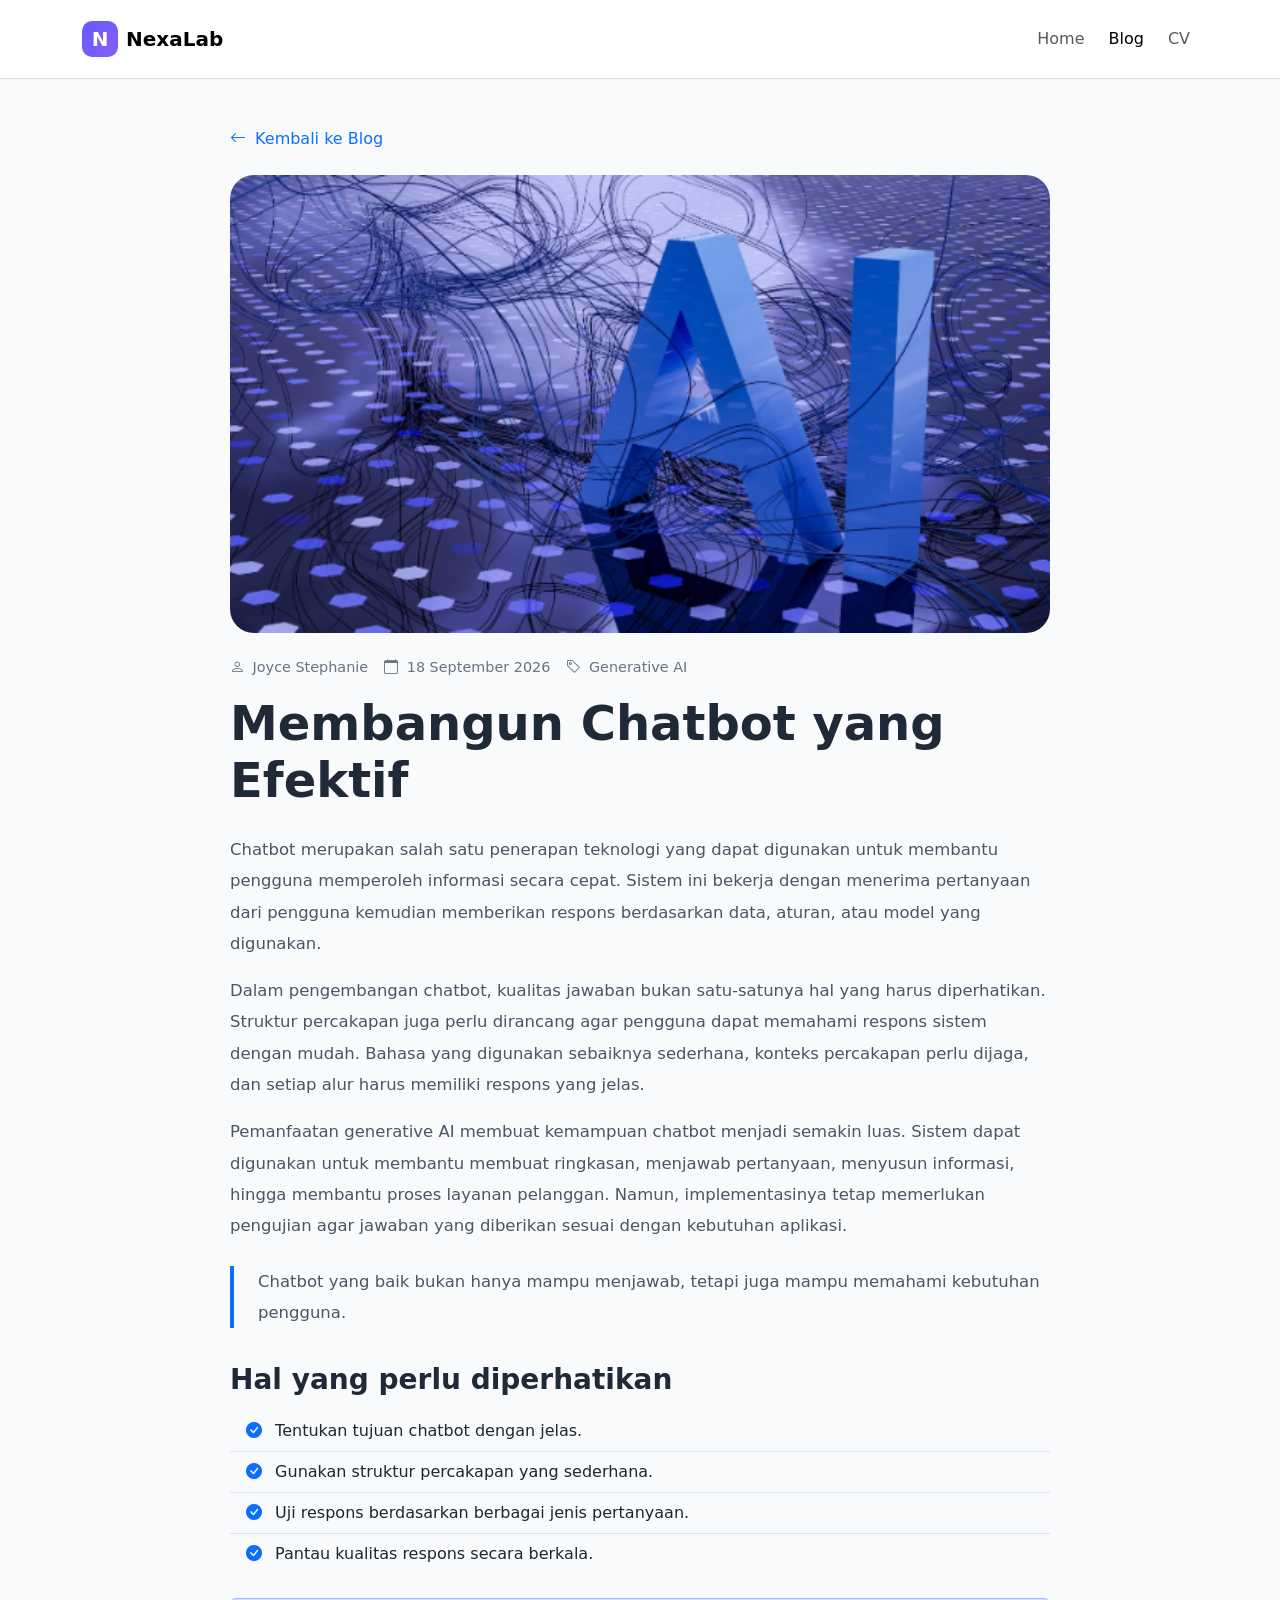
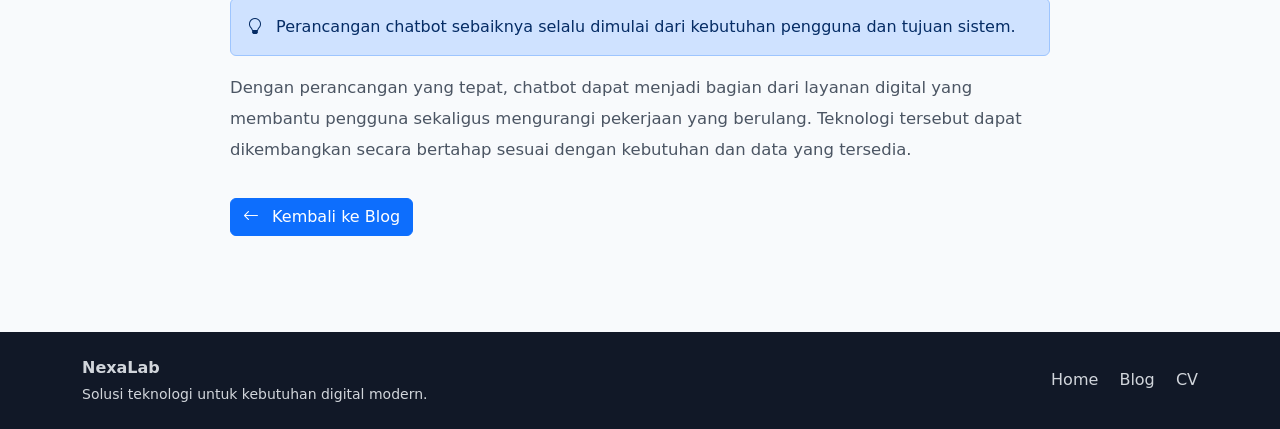
==== blog-detail.html @ 08916f05 "Initial commit" ====
<!DOCTYPE html>
<html lang="id">
<head>
    <meta charset="UTF-8">
    <meta name="viewport" content="width=device-width, initial-scale=1.0">
    <title>Membangun Chatbot yang Efektif — NexaLab</title>

    <link
        href="https://cdn.jsdelivr.net/npm/bootstrap@5.3.3/dist/css/bootstrap.min.css"
        rel="stylesheet"
    >

    <link
        href="https://cdn.jsdelivr.net/npm/bootstrap-icons@1.11.3/font/bootstrap-icons.css"
        rel="stylesheet"
    >

    <style>
        body {
            background: #f8fafc;
            color: #1f2937;
        }

        .navbar-brand {
            font-weight: 700;
        }

        .brand-mark {
            width: 36px;
            height: 36px;
            display: inline-grid;
            place-items: center;
            border-radius: 10px;
            background: linear-gradient(135deg, #635bff, #8b5cf6);
            color: white;
            font-weight: 700;
            margin-right: 8px;
        }

        .article-cover {
            width: 100%;
            max-height: 460px;
            object-fit: cover;
            border-radius: 24px;
        }

        .article-content {
            max-width: 820px;
            margin: 0 auto;
        }

        .article-content p {
            font-size: 1.03rem;
            line-height: 1.9;
            color: #4b5563;
        }

        .article-content h2 {
            margin-top: 35px;
            margin-bottom: 14px;
        }

        .meta {
            color: #6b7280;
            font-size: 0.9rem;
        }

        .footer {
            background: #111827;
            color: #d1d5db;
        }

        .footer a {
            color: #d1d5db;
            text-decoration: none;
        }

        .footer a:hover {
            color: white;
        }
    </style>
</head>
<body>

    <nav class="navbar navbar-expand-lg bg-white border-bottom sticky-top">
        <div class="container py-2">
            <a class="navbar-brand d-flex align-items-center" href="index.html">
                <span class="brand-mark">N</span>
                NexaLab
            </a>

            <button
                class="navbar-toggler"
                type="button"
                data-bs-toggle="collapse"
                data-bs-target="#navbarMain"
                aria-controls="navbarMain"
                aria-expanded="false"
                aria-label="Toggle navigation"
            >
                <span class="navbar-toggler-icon"></span>
            </button>

            <div class="collapse navbar-collapse" id="navbarMain">
                <ul class="navbar-nav ms-auto gap-lg-2">
                    <li class="nav-item">
                        <a class="nav-link" href="index.html">Home</a>
                    </li>

                    <li class="nav-item">
                        <a class="nav-link active" href="blog.html">Blog</a>
                    </li>

                    <li class="nav-item">
                        <a class="nav-link" href="cv.html">CV</a>
                    </li>
                </ul>
            </div>
        </div>
    </nav>

    <main>

        <section class="container py-5">

            <div class="article-content">

                <a
                    href="blog.html"
                    class="text-decoration-none text-primary d-inline-block mb-4"
                >
                    <i class="bi bi-arrow-left me-1"></i>
                    Kembali ke Blog
                </a>

                <img
                    src="assets/img/blog-chatbot.png"
                    alt="Ilustrasi chatbot"
                    class="article-cover mb-4"
                >

                <div class="d-flex flex-wrap gap-3 meta mb-3">
                    <span>
                        <i class="bi bi-person me-1"></i>
                        Joyce Stephanie
                    </span>

                    <span>
                        <i class="bi bi-calendar me-1"></i>
                        18 September 2026
                    </span>

                    <span>
                        <i class="bi bi-tag me-1"></i>
                        Generative AI
                    </span>
                </div>

                <h1 class="display-5 fw-bold mb-4">
                    Membangun Chatbot yang Efektif
                </h1>

                <p>
                    Chatbot merupakan salah satu penerapan teknologi yang
                    dapat digunakan untuk membantu pengguna memperoleh
                    informasi secara cepat. Sistem ini bekerja dengan menerima
                    pertanyaan dari pengguna kemudian memberikan respons
                    berdasarkan data, aturan, atau model yang digunakan.
                </p>

                <p>
                    Dalam pengembangan chatbot, kualitas jawaban bukan satu-satunya
                    hal yang harus diperhatikan. Struktur percakapan juga perlu
                    dirancang agar pengguna dapat memahami respons sistem dengan
                    mudah. Bahasa yang digunakan sebaiknya sederhana, konteks
                    percakapan perlu dijaga, dan setiap alur harus memiliki
                    respons yang jelas.
                </p>

                <p>
                    Pemanfaatan generative AI membuat kemampuan chatbot menjadi
                    semakin luas. Sistem dapat digunakan untuk membantu membuat
                    ringkasan, menjawab pertanyaan, menyusun informasi, hingga
                    membantu proses layanan pelanggan. Namun, implementasinya
                    tetap memerlukan pengujian agar jawaban yang diberikan sesuai
                    dengan kebutuhan aplikasi.
                </p>

                <blockquote class="blockquote border-start border-primary border-4 ps-4 my-4">
                    <p class="mb-0">
                        Chatbot yang baik bukan hanya mampu menjawab,
                        tetapi juga mampu memahami kebutuhan pengguna.
                    </p>
                </blockquote>

                <h2 class="h3 fw-bold">
                    Hal yang perlu diperhatikan
                </h2>

                <ul class="list-group list-group-flush mb-4">
                    <li class="list-group-item bg-transparent">
                        <i class="bi bi-check-circle-fill text-primary me-2"></i>
                        Tentukan tujuan chatbot dengan jelas.
                    </li>

                    <li class="list-group-item bg-transparent">
                        <i class="bi bi-check-circle-fill text-primary me-2"></i>
                        Gunakan struktur percakapan yang sederhana.
                    </li>

                    <li class="list-group-item bg-transparent">
                        <i class="bi bi-check-circle-fill text-primary me-2"></i>
                        Uji respons berdasarkan berbagai jenis pertanyaan.
                    </li>

                    <li class="list-group-item bg-transparent">
                        <i class="bi bi-check-circle-fill text-primary me-2"></i>
                        Pantau kualitas respons secara berkala.
                    </li>
                </ul>

                <div class="alert alert-primary" role="alert">
                    <i class="bi bi-lightbulb me-2"></i>
                    Perancangan chatbot sebaiknya selalu dimulai dari
                    kebutuhan pengguna dan tujuan sistem.
                </div>

                <p>
                    Dengan perancangan yang tepat, chatbot dapat menjadi bagian
                    dari layanan digital yang membantu pengguna sekaligus
                    mengurangi pekerjaan yang berulang. Teknologi tersebut dapat
                    dikembangkan secara bertahap sesuai dengan kebutuhan dan
                    data yang tersedia.
                </p>

                <a href="blog.html" class="btn btn-primary mt-3">
                    <i class="bi bi-arrow-left me-2"></i>
                    Kembali ke Blog
                </a>

            </div>

        </section>

    </main>

    <footer class="footer py-4 mt-5">
        <div class="container">
            <div class="row align-items-center g-3">
                <div class="col-md-6">
                    <strong>NexaLab</strong>
                    <div class="small mt-1">
                        Solusi teknologi untuk kebutuhan digital modern.
                    </div>
                </div>

                <div class="col-md-6 text-md-end">
                    <a href="index.html" class="me-3">Home</a>
                    <a href="blog.html" class="me-3">Blog</a>
                    <a href="cv.html">CV</a>
                </div>
            </div>
        </div>
    </footer>

    <script
        src="https://cdn.jsdelivr.net/npm/bootstrap@5.3.3/dist/js/bootstrap.bundle.min.js">
    </script>

</body>
</html>
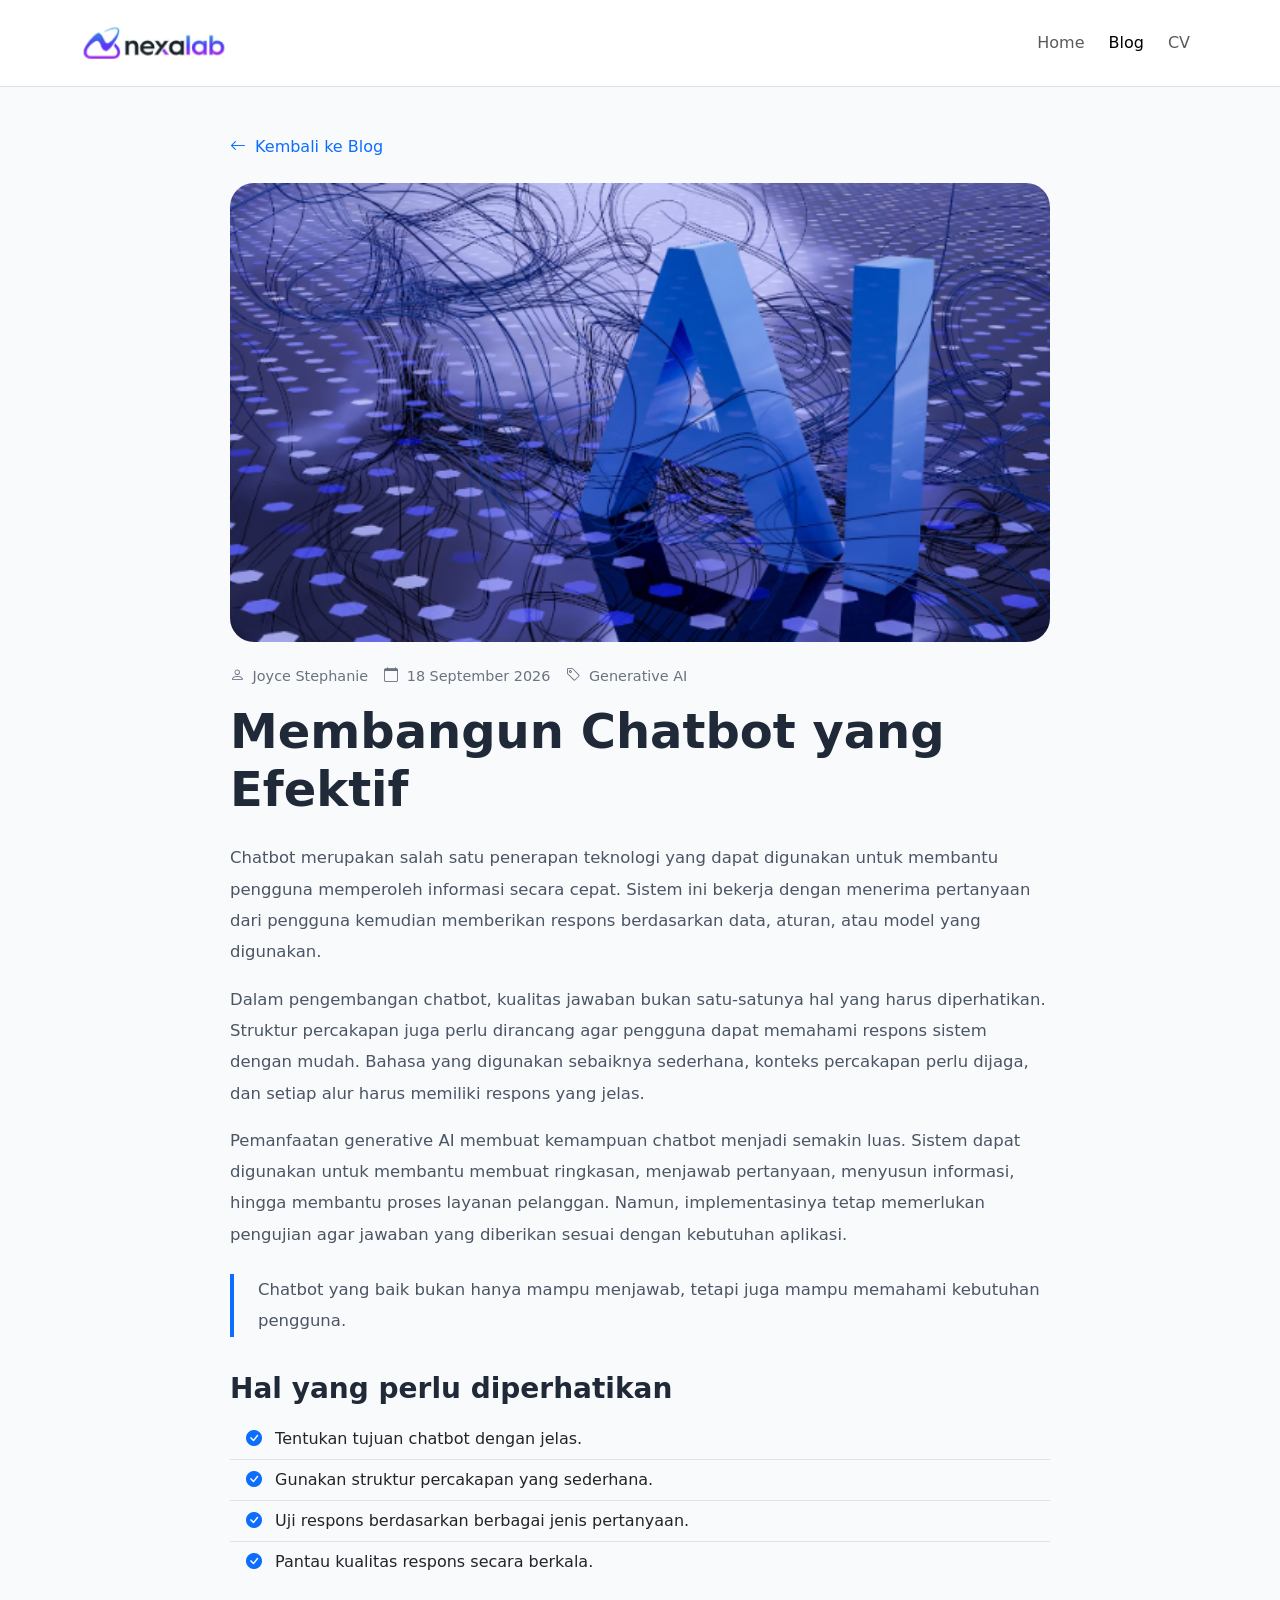
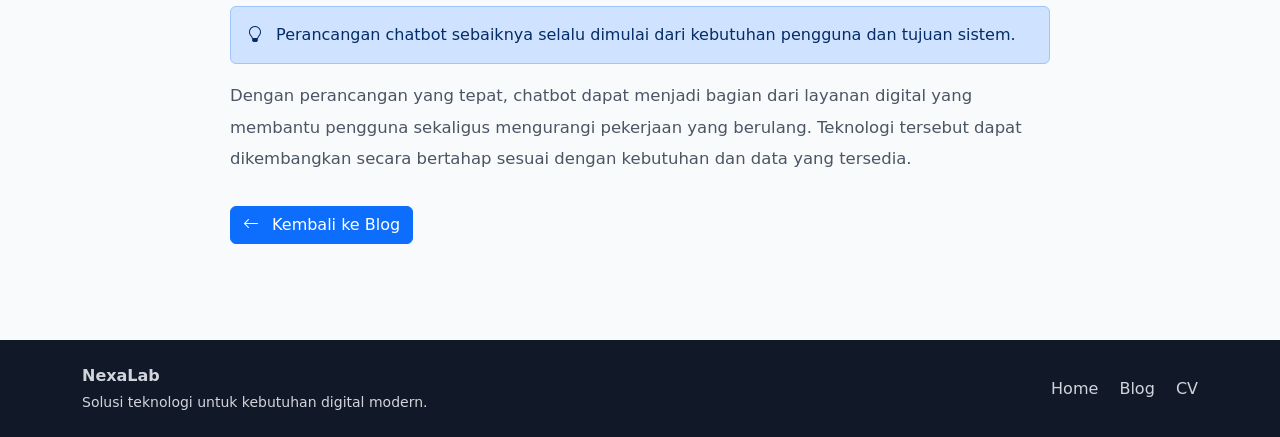
==== commit 938f0e40: "update" ====
--- a/blog-detail.html
+++ b/blog-detail.html
@@ -1,93 +1,190 @@
 <!DOCTYPE html>
 <html lang="id">
+
 <head>
+
     <meta charset="UTF-8">
-    <meta name="viewport" content="width=device-width, initial-scale=1.0">
-    <title>Membangun Chatbot yang Efektif — NexaLab</title>
+
+    <meta
+        name="viewport"
+        content="width=device-width, initial-scale=1.0"
+    >
+
+    <title>
+        Membangun Chatbot yang Efektif — NexaLab
+    </title>
+
+
+    <!-- Bootstrap 5 -->
 
     <link
         href="https://cdn.jsdelivr.net/npm/bootstrap@5.3.3/dist/css/bootstrap.min.css"
         rel="stylesheet"
     >
 
+
+    <!-- Bootstrap Icons -->
+
     <link
         href="https://cdn.jsdelivr.net/npm/bootstrap-icons@1.11.3/font/bootstrap-icons.css"
         rel="stylesheet"
     >
 
+
     <style>
+
         body {
+
             background: #f8fafc;
+
             color: #1f2937;
-        }
+
+        }
+
 
         .navbar-brand {
+
             font-weight: 700;
-        }
-
-        .brand-mark {
-            width: 36px;
-            height: 36px;
-            display: inline-grid;
-            place-items: center;
-            border-radius: 10px;
-            background: linear-gradient(135deg, #635bff, #8b5cf6);
+
+        }
+
+
+        /* Logo NexaLab */
+
+        .logo-img {
+
+            width: 145px;
+
+            height: auto;
+
+            display: block;
+
+        }
+
+
+        @media (max-width: 991.98px) {
+
+            .logo-img {
+
+                width: 132px;
+
+            }
+
+        }
+
+
+        .article-cover {
+
+            width: 100%;
+
+            max-height: 460px;
+
+            object-fit: cover;
+
+            border-radius: 24px;
+
+        }
+
+
+        .article-content {
+
+            max-width: 820px;
+
+            margin: 0 auto;
+
+        }
+
+
+        .article-content p {
+
+            font-size: 1.03rem;
+
+            line-height: 1.9;
+
+            color: #4b5563;
+
+        }
+
+
+        .article-content h2 {
+
+            margin-top: 35px;
+
+            margin-bottom: 14px;
+
+        }
+
+
+        .meta {
+
+            color: #6b7280;
+
+            font-size: 0.9rem;
+
+        }
+
+
+        .footer {
+
+            background: #111827;
+
+            color: #d1d5db;
+
+        }
+
+
+        .footer a {
+
+            color: #d1d5db;
+
+            text-decoration: none;
+
+        }
+
+
+        .footer a:hover {
+
             color: white;
-            font-weight: 700;
-            margin-right: 8px;
-        }
-
-        .article-cover {
-            width: 100%;
-            max-height: 460px;
-            object-fit: cover;
-            border-radius: 24px;
-        }
-
-        .article-content {
-            max-width: 820px;
-            margin: 0 auto;
-        }
-
-        .article-content p {
-            font-size: 1.03rem;
-            line-height: 1.9;
-            color: #4b5563;
-        }
-
-        .article-content h2 {
-            margin-top: 35px;
-            margin-bottom: 14px;
-        }
-
-        .meta {
-            color: #6b7280;
-            font-size: 0.9rem;
-        }
-
-        .footer {
-            background: #111827;
-            color: #d1d5db;
-        }
-
-        .footer a {
-            color: #d1d5db;
-            text-decoration: none;
-        }
-
-        .footer a:hover {
-            color: white;
-        }
+
+        }
+
     </style>
+
 </head>
+
+
 <body>
 
-    <nav class="navbar navbar-expand-lg bg-white border-bottom sticky-top">
+
+
+    <!-- =========================
+         NAVBAR
+    ========================== -->
+
+    <nav
+        class="navbar navbar-expand-lg bg-white border-bottom sticky-top"
+    >
+
         <div class="container py-2">
-            <a class="navbar-brand d-flex align-items-center" href="index.html">
-                <span class="brand-mark">N</span>
-                NexaLab
+
+
+            <!-- Logo NexaLab -->
+
+            <a
+                class="navbar-brand d-flex align-items-center"
+                href="index.html"
+            >
+
+                <img
+                    src="assets/img/logo-nexalab.png"
+                    alt="NexaLab"
+                    class="logo-img"
+                >
+
             </a>
+
+
+            <!-- Mobile Button -->
 
             <button
                 class="navbar-toggler"
@@ -98,40 +195,97 @@
                 aria-expanded="false"
                 aria-label="Toggle navigation"
             >
+
                 <span class="navbar-toggler-icon"></span>
+
             </button>
 
-            <div class="collapse navbar-collapse" id="navbarMain">
+
+            <!-- Navigation -->
+
+            <div
+                class="collapse navbar-collapse"
+                id="navbarMain"
+            >
+
                 <ul class="navbar-nav ms-auto gap-lg-2">
+
+
                     <li class="nav-item">
-                        <a class="nav-link" href="index.html">Home</a>
+
+                        <a
+                            class="nav-link"
+                            href="index.html"
+                        >
+                            Home
+                        </a>
+
                     </li>
 
+
                     <li class="nav-item">
-                        <a class="nav-link active" href="blog.html">Blog</a>
+
+                        <a
+                            class="nav-link active"
+                            href="blog.html"
+                        >
+                            Blog
+                        </a>
+
                     </li>
 
+
                     <li class="nav-item">
-                        <a class="nav-link" href="cv.html">CV</a>
+
+                        <a
+                            class="nav-link"
+                            href="cv.html"
+                        >
+                            CV
+                        </a>
+
                     </li>
+
+
                 </ul>
+
             </div>
+
         </div>
+
     </nav>
 
+
+
+    <!-- =========================
+         MAIN
+    ========================== -->
+
     <main>
 
-        <section class="container py-5">
-
-            <div class="article-content">
+
+        <section
+            class="container py-5"
+        >
+
+
+            <div
+                class="article-content"
+            >
+
 
                 <a
                     href="blog.html"
                     class="text-decoration-none text-primary d-inline-block mb-4"
                 >
+
                     <i class="bi bi-arrow-left me-1"></i>
+
                     Kembali ke Blog
+
                 </a>
+
+
 
                 <img
                     src="assets/img/blog-chatbot.png"
@@ -139,133 +293,309 @@
                     class="article-cover mb-4"
                 >
 
-                <div class="d-flex flex-wrap gap-3 meta mb-3">
+
+
+                <!-- Meta -->
+
+                <div
+                    class="d-flex flex-wrap gap-3 meta mb-3"
+                >
+
+
                     <span>
-                        <i class="bi bi-person me-1"></i>
+
+                        <i
+                            class="bi bi-person me-1"
+                        ></i>
+
                         Joyce Stephanie
+
                     </span>
 
+
                     <span>
-                        <i class="bi bi-calendar me-1"></i>
+
+                        <i
+                            class="bi bi-calendar me-1"
+                        ></i>
+
                         18 September 2026
+
                     </span>
 
+
                     <span>
-                        <i class="bi bi-tag me-1"></i>
+
+                        <i
+                            class="bi bi-tag me-1"
+                        ></i>
+
                         Generative AI
+
                     </span>
+
+
                 </div>
 
-                <h1 class="display-5 fw-bold mb-4">
+
+
+                <h1
+                    class="display-5 fw-bold mb-4"
+                >
+
                     Membangun Chatbot yang Efektif
+
                 </h1>
 
+
+
                 <p>
+
                     Chatbot merupakan salah satu penerapan teknologi yang
                     dapat digunakan untuk membantu pengguna memperoleh
                     informasi secara cepat. Sistem ini bekerja dengan menerima
                     pertanyaan dari pengguna kemudian memberikan respons
                     berdasarkan data, aturan, atau model yang digunakan.
+
                 </p>
 
+
                 <p>
+
                     Dalam pengembangan chatbot, kualitas jawaban bukan satu-satunya
                     hal yang harus diperhatikan. Struktur percakapan juga perlu
                     dirancang agar pengguna dapat memahami respons sistem dengan
                     mudah. Bahasa yang digunakan sebaiknya sederhana, konteks
                     percakapan perlu dijaga, dan setiap alur harus memiliki
                     respons yang jelas.
+
                 </p>
 
+
                 <p>
+
                     Pemanfaatan generative AI membuat kemampuan chatbot menjadi
                     semakin luas. Sistem dapat digunakan untuk membantu membuat
                     ringkasan, menjawab pertanyaan, menyusun informasi, hingga
                     membantu proses layanan pelanggan. Namun, implementasinya
                     tetap memerlukan pengujian agar jawaban yang diberikan sesuai
                     dengan kebutuhan aplikasi.
+
                 </p>
 
-                <blockquote class="blockquote border-start border-primary border-4 ps-4 my-4">
+
+
+                <!-- Blockquote -->
+
+                <blockquote
+                    class="blockquote border-start border-primary border-4 ps-4 my-4"
+                >
+
                     <p class="mb-0">
+
                         Chatbot yang baik bukan hanya mampu menjawab,
                         tetapi juga mampu memahami kebutuhan pengguna.
+
                     </p>
+
                 </blockquote>
 
+
+
+                <!-- List -->
+
                 <h2 class="h3 fw-bold">
+
                     Hal yang perlu diperhatikan
+
                 </h2>
 
-                <ul class="list-group list-group-flush mb-4">
-                    <li class="list-group-item bg-transparent">
-                        <i class="bi bi-check-circle-fill text-primary me-2"></i>
+
+                <ul
+                    class="list-group list-group-flush mb-4"
+                >
+
+
+                    <li
+                        class="list-group-item bg-transparent"
+                    >
+
+                        <i
+                            class="bi bi-check-circle-fill text-primary me-2"
+                        ></i>
+
                         Tentukan tujuan chatbot dengan jelas.
+
                     </li>
 
-                    <li class="list-group-item bg-transparent">
-                        <i class="bi bi-check-circle-fill text-primary me-2"></i>
+
+                    <li
+                        class="list-group-item bg-transparent"
+                    >
+
+                        <i
+                            class="bi bi-check-circle-fill text-primary me-2"
+                        ></i>
+
                         Gunakan struktur percakapan yang sederhana.
+
                     </li>
 
-                    <li class="list-group-item bg-transparent">
-                        <i class="bi bi-check-circle-fill text-primary me-2"></i>
+
+                    <li
+                        class="list-group-item bg-transparent"
+                    >
+
+                        <i
+                            class="bi bi-check-circle-fill text-primary me-2"
+                        ></i>
+
                         Uji respons berdasarkan berbagai jenis pertanyaan.
+
                     </li>
 
-                    <li class="list-group-item bg-transparent">
-                        <i class="bi bi-check-circle-fill text-primary me-2"></i>
+
+                    <li
+                        class="list-group-item bg-transparent"
+                    >
+
+                        <i
+                            class="bi bi-check-circle-fill text-primary me-2"
+                        ></i>
+
                         Pantau kualitas respons secara berkala.
+
                     </li>
+
+
                 </ul>
 
-                <div class="alert alert-primary" role="alert">
-                    <i class="bi bi-lightbulb me-2"></i>
+
+
+                <!-- Alert -->
+
+                <div
+                    class="alert alert-primary"
+                    role="alert"
+                >
+
+                    <i
+                        class="bi bi-lightbulb me-2"
+                    ></i>
+
                     Perancangan chatbot sebaiknya selalu dimulai dari
                     kebutuhan pengguna dan tujuan sistem.
+
                 </div>
 
+
+
                 <p>
+
                     Dengan perancangan yang tepat, chatbot dapat menjadi bagian
                     dari layanan digital yang membantu pengguna sekaligus
                     mengurangi pekerjaan yang berulang. Teknologi tersebut dapat
                     dikembangkan secara bertahap sesuai dengan kebutuhan dan
                     data yang tersedia.
+
                 </p>
 
-                <a href="blog.html" class="btn btn-primary mt-3">
-                    <i class="bi bi-arrow-left me-2"></i>
+
+
+                <a
+                    href="blog.html"
+                    class="btn btn-primary mt-3"
+                >
+
+                    <i
+                        class="bi bi-arrow-left me-2"
+                    ></i>
+
                     Kembali ke Blog
+
                 </a>
 
+
             </div>
 
         </section>
 
     </main>
 
-    <footer class="footer py-4 mt-5">
+
+
+    <!-- =========================
+         FOOTER
+    ========================== -->
+
+    <footer
+        class="footer py-4 mt-5"
+    >
+
         <div class="container">
-            <div class="row align-items-center g-3">
+
+
+            <div
+                class="row align-items-center g-3"
+            >
+
+
                 <div class="col-md-6">
-                    <strong>NexaLab</strong>
+
+                    <strong>
+                        NexaLab
+                    </strong>
+
+
                     <div class="small mt-1">
+
                         Solusi teknologi untuk kebutuhan digital modern.
+
                     </div>
+
                 </div>
 
+
                 <div class="col-md-6 text-md-end">
-                    <a href="index.html" class="me-3">Home</a>
-                    <a href="blog.html" class="me-3">Blog</a>
-                    <a href="cv.html">CV</a>
+
+
+                    <a
+                        href="index.html"
+                        class="me-3"
+                    >
+                        Home
+                    </a>
+
+
+                    <a
+                        href="blog.html"
+                        class="me-3"
+                    >
+                        Blog
+                    </a>
+
+
+                    <a href="cv.html">
+                        CV
+                    </a>
+
+
                 </div>
+
+
             </div>
+
         </div>
+
     </footer>
 
+
+
     <script
-        src="https://cdn.jsdelivr.net/npm/bootstrap@5.3.3/dist/js/bootstrap.bundle.min.js">
-    </script>
+        src="https://cdn.jsdelivr.net/npm/bootstrap@5.3.3/dist/js/bootstrap.bundle.min.js"
+    ></script>
+
 
 </body>
+
 </html>
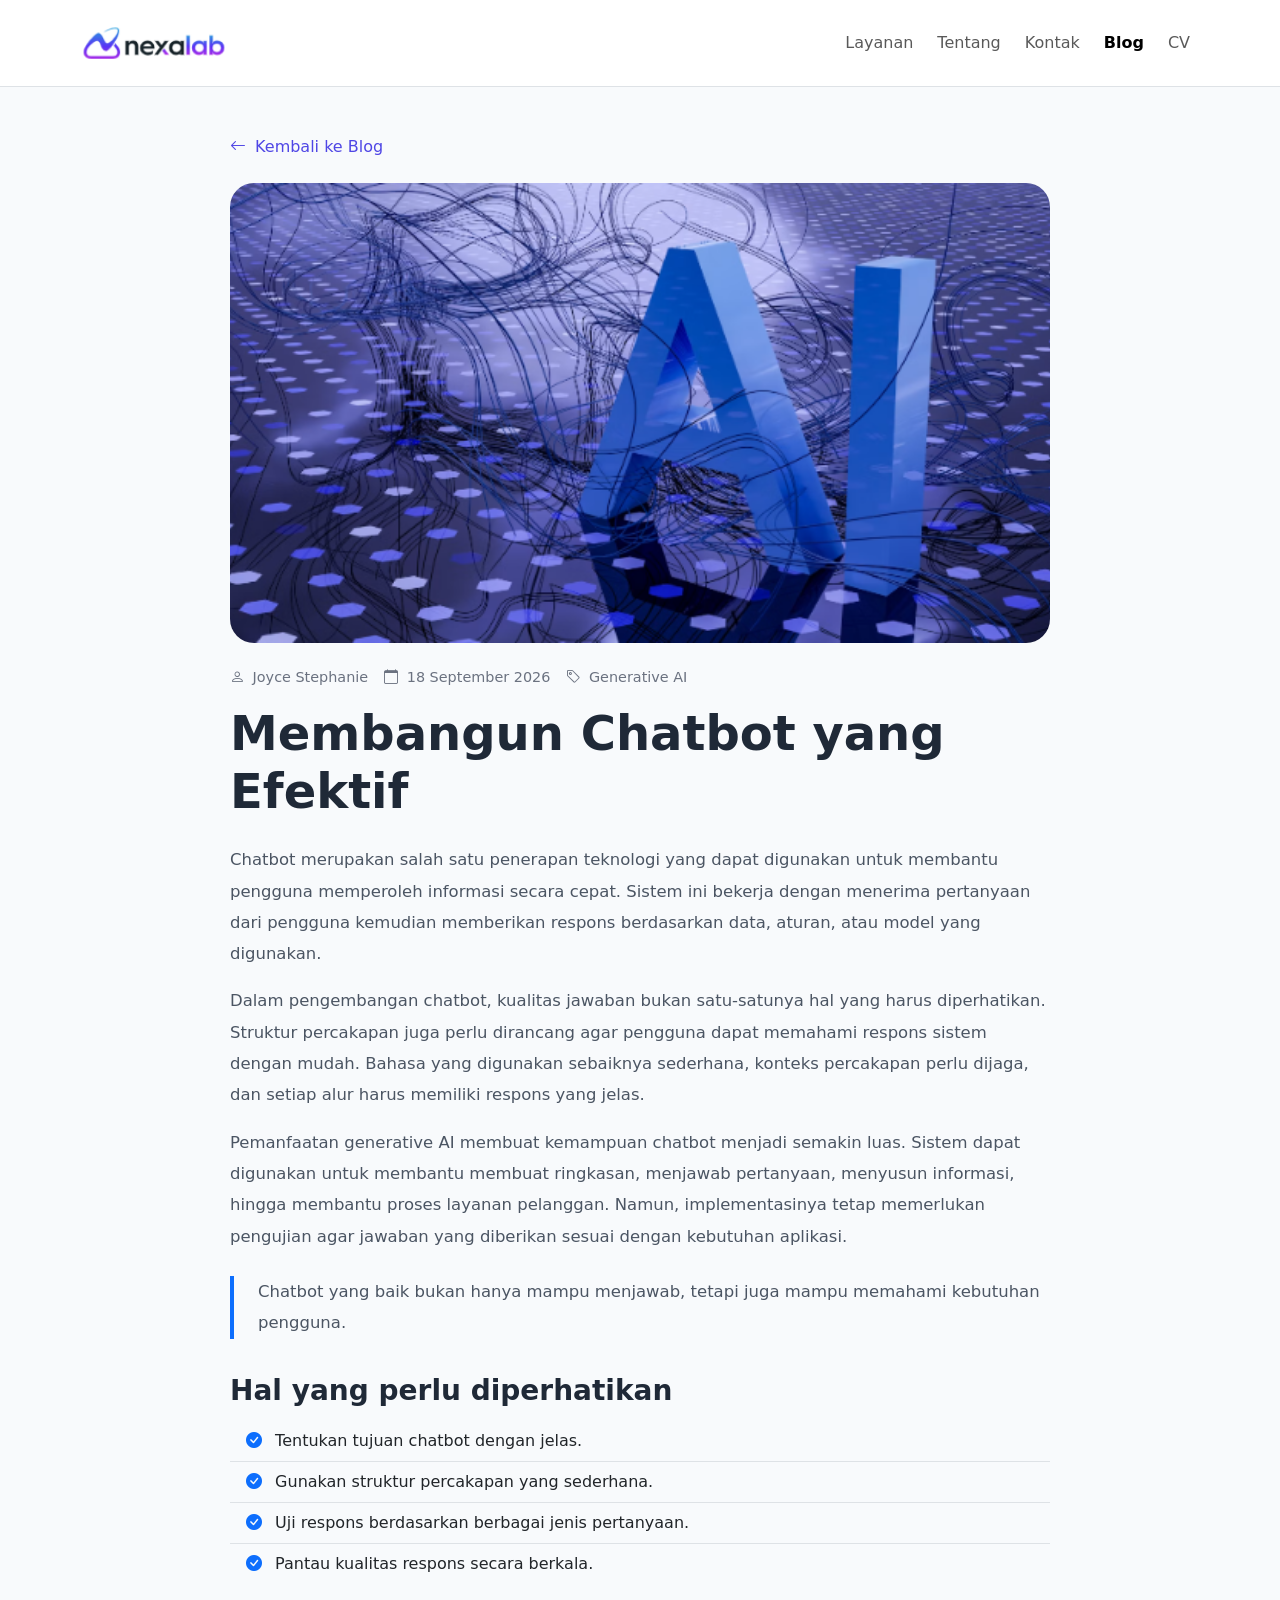
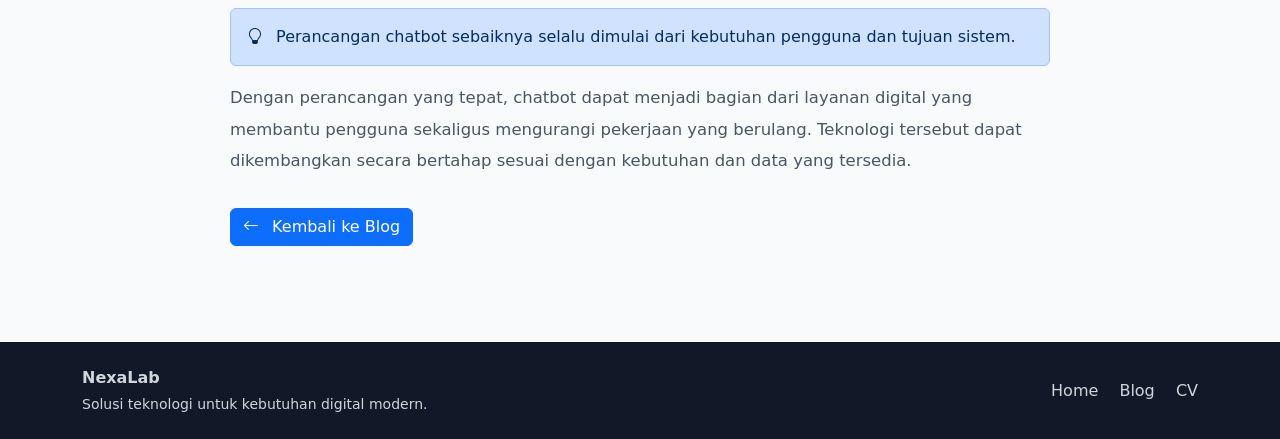
==== commit f9a8796d: "update" ====
--- a/blog-detail.html
+++ b/blog-detail.html
@@ -1,190 +1,109 @@
 <!DOCTYPE html>
 <html lang="id">
-
 <head>
-
     <meta charset="UTF-8">
-
-    <meta
-        name="viewport"
-        content="width=device-width, initial-scale=1.0"
-    >
-
-    <title>
-        Membangun Chatbot yang Efektif — NexaLab
-    </title>
-
-
-    <!-- Bootstrap 5 -->
+    <meta name="viewport" content="width=device-width, initial-scale=1.0">
+    <title>Membangun Chatbot yang Efektif — NexaLab</title>
+    <meta name="description" content="Artikel NexaLab tentang prinsip dasar membangun chatbot yang efektif, terstruktur, relevan, dan mudah digunakan.">
 
     <link
         href="https://cdn.jsdelivr.net/npm/bootstrap@5.3.3/dist/css/bootstrap.min.css"
         rel="stylesheet"
     >
 
-
-    <!-- Bootstrap Icons -->
-
     <link
         href="https://cdn.jsdelivr.net/npm/bootstrap-icons@1.11.3/font/bootstrap-icons.css"
         rel="stylesheet"
     >
 
-
     <style>
-
         body {
-
             background: #f8fafc;
-
             color: #1f2937;
-
-        }
-
+        }
 
         .navbar-brand {
-
             font-weight: 700;
-
-        }
-
-
-        /* Logo NexaLab */
-
+        }
         .logo-img {
-
             width: 145px;
-
             height: auto;
-
             display: block;
-
-        }
-
+        }
+
+        .back-link {
+            color: #4f46e5 !important;
+            text-decoration: none;
+        }
+
+        .back-link:hover {
+            color: #4338ca !important;
+            text-decoration: underline;
+        }
 
         @media (max-width: 991.98px) {
-
             .logo-img {
-
                 width: 132px;
-
             }
-
-        }
-
+        }
 
         .article-cover {
-
             width: 100%;
-
             max-height: 460px;
-
             object-fit: cover;
-
             border-radius: 24px;
-
-        }
-
+        }
 
         .article-content {
-
             max-width: 820px;
-
             margin: 0 auto;
-
-        }
-
+        }
 
         .article-content p {
-
             font-size: 1.03rem;
-
             line-height: 1.9;
-
             color: #4b5563;
-
-        }
-
+        }
 
         .article-content h2 {
-
             margin-top: 35px;
-
             margin-bottom: 14px;
-
-        }
-
+        }
 
         .meta {
-
             color: #6b7280;
-
             font-size: 0.9rem;
-
-        }
-
+        }
 
         .footer {
-
             background: #111827;
-
             color: #d1d5db;
-
-        }
-
+        }
 
         .footer a {
-
             color: #d1d5db;
-
             text-decoration: none;
-
-        }
-
+        }
 
         .footer a:hover {
-
             color: white;
-
-        }
-
+        }
     </style>
-
 </head>
-
-
 <body>
 
-
-
-    <!-- =========================
-         NAVBAR
-    ========================== -->
-
-    <nav
-        class="navbar navbar-expand-lg bg-white border-bottom sticky-top"
-    >
-
+    <nav class="navbar navbar-expand-lg bg-white border-bottom sticky-top">
         <div class="container py-2">
 
-
-            <!-- Logo NexaLab -->
-
-            <a
-                class="navbar-brand d-flex align-items-center"
-                href="index.html"
-            >
-
+            <a class="navbar-brand d-flex align-items-center" href="index.html">
                 <img
-                    src="assets/img/logo-nexalab.png"
+                    src="assets/img/logo-nexalab.webp"
                     alt="NexaLab"
+                    width="236"
+                    height="63"
                     class="logo-img"
                 >
-
             </a>
-
-
-            <!-- Mobile Button -->
 
             <button
                 class="navbar-toggler"
@@ -195,407 +114,172 @@
                 aria-expanded="false"
                 aria-label="Toggle navigation"
             >
-
                 <span class="navbar-toggler-icon"></span>
-
             </button>
 
-
-            <!-- Navigation -->
-
-            <div
-                class="collapse navbar-collapse"
-                id="navbarMain"
-            >
-
+            <div class="collapse navbar-collapse" id="navbarMain">
                 <ul class="navbar-nav ms-auto gap-lg-2">
-
-
-                    <li class="nav-item">
-
-                        <a
-                            class="nav-link"
-                            href="index.html"
-                        >
-                            Home
-                        </a>
-
-                    </li>
-
-
-                    <li class="nav-item">
-
-                        <a
-                            class="nav-link active"
-                            href="blog.html"
-                        >
-                            Blog
-                        </a>
-
-                    </li>
-
-
-                    <li class="nav-item">
-
-                        <a
-                            class="nav-link"
-                            href="cv.html"
-                        >
-                            CV
-                        </a>
-
-                    </li>
-
-
+                    <li class="nav-item"><a class="nav-link" href="index.html#layanan">Layanan</a></li>
+                    <li class="nav-item"><a class="nav-link" href="index.html#tentang">Tentang</a></li>
+                    <li class="nav-item"><a class="nav-link" href="index.html#kontak">Kontak</a></li>
+                    <li class="nav-item"><a class="nav-link active fw-semibold" href="blog.html">Blog</a></li>
+                    <li class="nav-item"><a class="nav-link" href="cv.html">CV</a></li>
                 </ul>
-
             </div>
-
         </div>
-
     </nav>
 
-
-
-    <!-- =========================
-         MAIN
-    ========================== -->
-
     <main>
 
-
-        <section
-            class="container py-5"
-        >
-
-
-            <div
-                class="article-content"
-            >
-
+        <section class="container py-5">
+
+            <div class="article-content">
 
                 <a
                     href="blog.html"
-                    class="text-decoration-none text-primary d-inline-block mb-4"
+                    class="back-link d-inline-block mb-4"
                 >
-
                     <i class="bi bi-arrow-left me-1"></i>
-
                     Kembali ke Blog
-
                 </a>
 
-
-
                 <img
-                    src="assets/img/blog-chatbot.png"
+                    src="assets/img/blog-chatbot.webp"
                     alt="Ilustrasi chatbot"
+                    width="764"
+                    height="508"
+                    fetchpriority="high"
+                    decoding="async"
                     class="article-cover mb-4"
                 >
 
-
-
-                <!-- Meta -->
-
-                <div
-                    class="d-flex flex-wrap gap-3 meta mb-3"
-                >
-
-
+                <div class="d-flex flex-wrap gap-3 meta mb-3">
                     <span>
-
-                        <i
-                            class="bi bi-person me-1"
-                        ></i>
-
+                        <i class="bi bi-person me-1"></i>
                         Joyce Stephanie
-
                     </span>
 
-
                     <span>
-
-                        <i
-                            class="bi bi-calendar me-1"
-                        ></i>
-
+                        <i class="bi bi-calendar me-1"></i>
                         18 September 2026
-
                     </span>
 
-
                     <span>
-
-                        <i
-                            class="bi bi-tag me-1"
-                        ></i>
-
+                        <i class="bi bi-tag me-1"></i>
                         Generative AI
-
                     </span>
-
-
-                </div>
-
-
-
-                <h1
-                    class="display-5 fw-bold mb-4"
-                >
-
+                </div>
+
+                <h1 class="display-5 fw-bold mb-4">
                     Membangun Chatbot yang Efektif
-
                 </h1>
 
-
-
-                <p>
-
+                <p>
                     Chatbot merupakan salah satu penerapan teknologi yang
                     dapat digunakan untuk membantu pengguna memperoleh
                     informasi secara cepat. Sistem ini bekerja dengan menerima
                     pertanyaan dari pengguna kemudian memberikan respons
                     berdasarkan data, aturan, atau model yang digunakan.
-
-                </p>
-
-
-                <p>
-
+                </p>
+
+                <p>
                     Dalam pengembangan chatbot, kualitas jawaban bukan satu-satunya
                     hal yang harus diperhatikan. Struktur percakapan juga perlu
                     dirancang agar pengguna dapat memahami respons sistem dengan
                     mudah. Bahasa yang digunakan sebaiknya sederhana, konteks
                     percakapan perlu dijaga, dan setiap alur harus memiliki
                     respons yang jelas.
-
-                </p>
-
-
-                <p>
-
+                </p>
+
+                <p>
                     Pemanfaatan generative AI membuat kemampuan chatbot menjadi
                     semakin luas. Sistem dapat digunakan untuk membantu membuat
                     ringkasan, menjawab pertanyaan, menyusun informasi, hingga
                     membantu proses layanan pelanggan. Namun, implementasinya
                     tetap memerlukan pengujian agar jawaban yang diberikan sesuai
                     dengan kebutuhan aplikasi.
-
-                </p>
-
-
-
-                <!-- Blockquote -->
-
-                <blockquote
-                    class="blockquote border-start border-primary border-4 ps-4 my-4"
-                >
-
+                </p>
+
+                <blockquote class="blockquote border-start border-primary border-4 ps-4 my-4">
                     <p class="mb-0">
-
                         Chatbot yang baik bukan hanya mampu menjawab,
                         tetapi juga mampu memahami kebutuhan pengguna.
-
                     </p>
-
                 </blockquote>
 
-
-
-                <!-- List -->
-
                 <h2 class="h3 fw-bold">
-
                     Hal yang perlu diperhatikan
-
                 </h2>
 
-
-                <ul
-                    class="list-group list-group-flush mb-4"
-                >
-
-
-                    <li
-                        class="list-group-item bg-transparent"
-                    >
-
-                        <i
-                            class="bi bi-check-circle-fill text-primary me-2"
-                        ></i>
-
+                <ul class="list-group list-group-flush mb-4">
+                    <li class="list-group-item bg-transparent">
+                        <i class="bi bi-check-circle-fill text-primary me-2"></i>
                         Tentukan tujuan chatbot dengan jelas.
-
-                    </li>
-
-
-                    <li
-                        class="list-group-item bg-transparent"
-                    >
-
-                        <i
-                            class="bi bi-check-circle-fill text-primary me-2"
-                        ></i>
-
+                    </li>
+
+                    <li class="list-group-item bg-transparent">
+                        <i class="bi bi-check-circle-fill text-primary me-2"></i>
                         Gunakan struktur percakapan yang sederhana.
-
-                    </li>
-
-
-                    <li
-                        class="list-group-item bg-transparent"
-                    >
-
-                        <i
-                            class="bi bi-check-circle-fill text-primary me-2"
-                        ></i>
-
+                    </li>
+
+                    <li class="list-group-item bg-transparent">
+                        <i class="bi bi-check-circle-fill text-primary me-2"></i>
                         Uji respons berdasarkan berbagai jenis pertanyaan.
-
-                    </li>
-
-
-                    <li
-                        class="list-group-item bg-transparent"
-                    >
-
-                        <i
-                            class="bi bi-check-circle-fill text-primary me-2"
-                        ></i>
-
+                    </li>
+
+                    <li class="list-group-item bg-transparent">
+                        <i class="bi bi-check-circle-fill text-primary me-2"></i>
                         Pantau kualitas respons secara berkala.
-
-                    </li>
-
-
+                    </li>
                 </ul>
 
-
-
-                <!-- Alert -->
-
-                <div
-                    class="alert alert-primary"
-                    role="alert"
-                >
-
-                    <i
-                        class="bi bi-lightbulb me-2"
-                    ></i>
-
+                <div class="alert alert-primary" role="alert">
+                    <i class="bi bi-lightbulb me-2"></i>
                     Perancangan chatbot sebaiknya selalu dimulai dari
                     kebutuhan pengguna dan tujuan sistem.
-
-                </div>
-
-
-
-                <p>
-
+                </div>
+
+                <p>
                     Dengan perancangan yang tepat, chatbot dapat menjadi bagian
                     dari layanan digital yang membantu pengguna sekaligus
                     mengurangi pekerjaan yang berulang. Teknologi tersebut dapat
                     dikembangkan secara bertahap sesuai dengan kebutuhan dan
                     data yang tersedia.
-
-                </p>
-
-
-
-                <a
-                    href="blog.html"
-                    class="btn btn-primary mt-3"
-                >
-
-                    <i
-                        class="bi bi-arrow-left me-2"
-                    ></i>
-
+                </p>
+
+                <a href="blog.html" class="btn btn-primary mt-3">
+                    <i class="bi bi-arrow-left me-2"></i>
                     Kembali ke Blog
-
                 </a>
 
-
             </div>
 
         </section>
 
     </main>
 
-
-
-    <!-- =========================
-         FOOTER
-    ========================== -->
-
-    <footer
-        class="footer py-4 mt-5"
-    >
-
+    <footer class="footer py-4 mt-5">
         <div class="container">
-
-
-            <div
-                class="row align-items-center g-3"
-            >
-
-
+            <div class="row align-items-center g-3">
                 <div class="col-md-6">
-
-                    <strong>
-                        NexaLab
-                    </strong>
-
-
+                    <strong>NexaLab</strong>
                     <div class="small mt-1">
-
                         Solusi teknologi untuk kebutuhan digital modern.
-
                     </div>
-
-                </div>
-
+                </div>
 
                 <div class="col-md-6 text-md-end">
-
-
-                    <a
-                        href="index.html"
-                        class="me-3"
-                    >
-                        Home
-                    </a>
-
-
-                    <a
-                        href="blog.html"
-                        class="me-3"
-                    >
-                        Blog
-                    </a>
-
-
-                    <a href="cv.html">
-                        CV
-                    </a>
-
-
-                </div>
-
-
+                    <a href="index.html" class="me-3">Home</a>
+                    <a href="blog.html" class="me-3">Blog</a>
+                    <a href="cv.html">CV</a>
+                </div>
             </div>
-
         </div>
-
     </footer>
 
-
-
     <script
-        src="https://cdn.jsdelivr.net/npm/bootstrap@5.3.3/dist/js/bootstrap.bundle.min.js"
-    ></script>
-
+        src="https://cdn.jsdelivr.net/npm/bootstrap@5.3.3/dist/js/bootstrap.bundle.min.js">
+    </script>
 
 </body>
-
 </html>
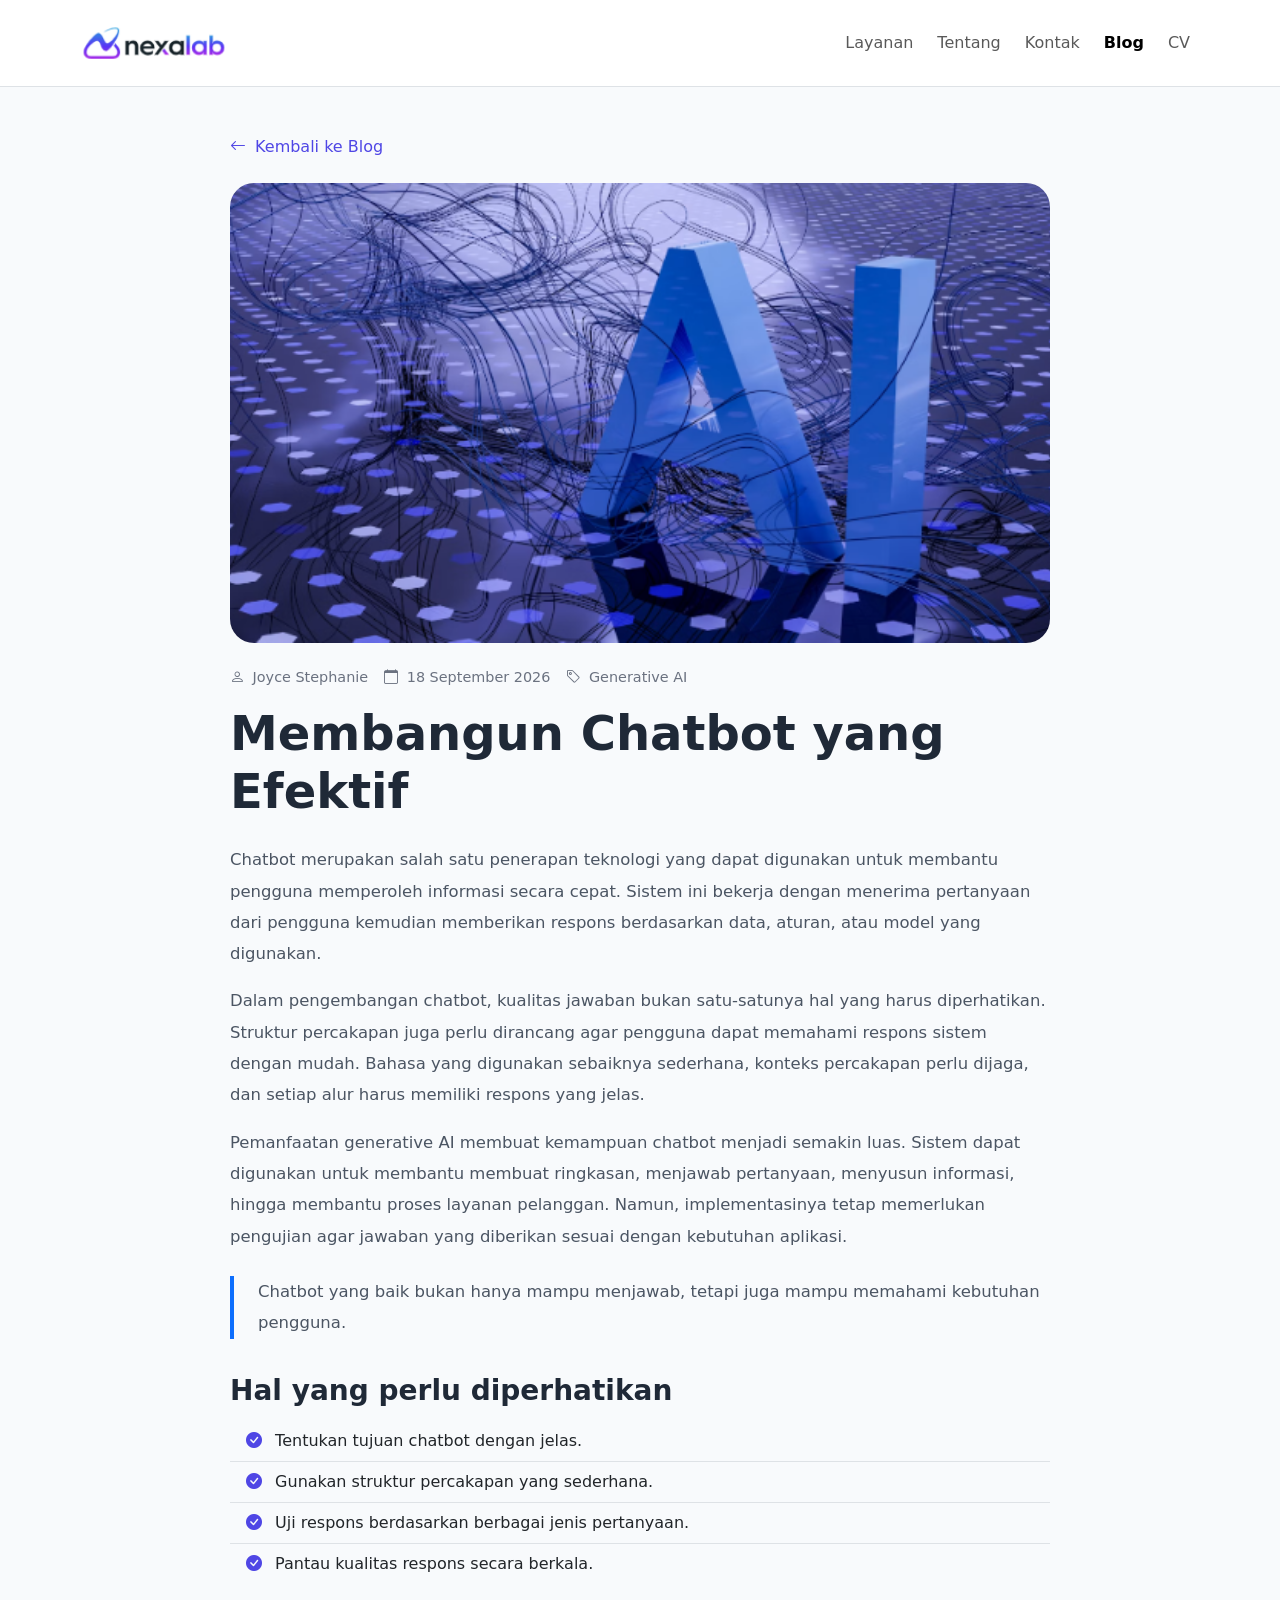
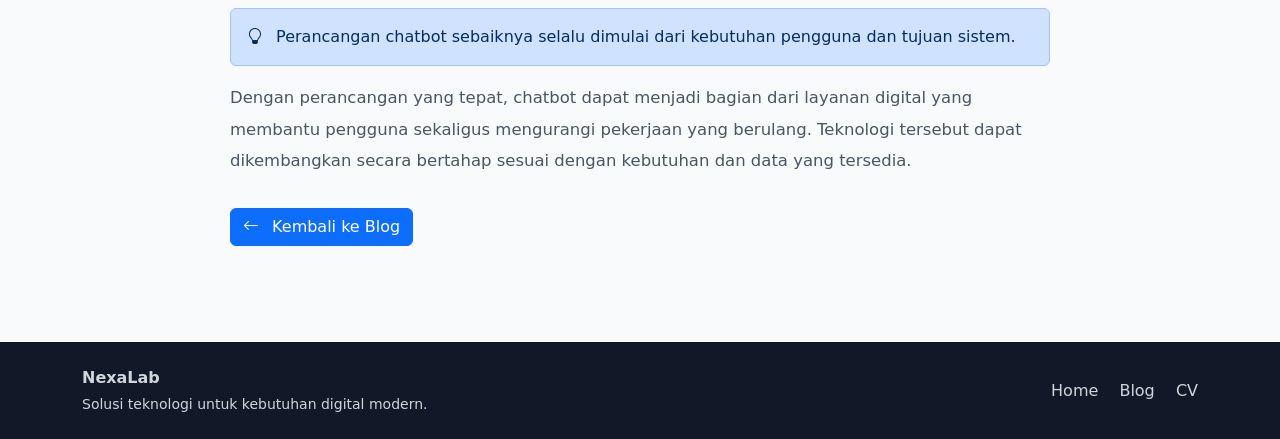
==== commit cce6e354: "update" ====
--- a/blog-detail.html
+++ b/blog-detail.html
@@ -41,6 +41,10 @@
             text-decoration: underline;
         }
 
+        .icon-primary {
+            color: #4f46e5 !important;
+        }
+
         @media (max-width: 991.98px) {
             .logo-img {
                 width: 132px;
@@ -99,8 +103,8 @@
                 <img
                     src="assets/img/logo-nexalab.webp"
                     alt="NexaLab"
-                    width="236"
-                    height="63"
+                    width="145"
+                    height="39"
                     class="logo-img"
                 >
             </a>
@@ -213,22 +217,22 @@
 
                 <ul class="list-group list-group-flush mb-4">
                     <li class="list-group-item bg-transparent">
-                        <i class="bi bi-check-circle-fill text-primary me-2"></i>
+                        <i class="bi bi-check-circle-fill icon-primary me-2"></i>
                         Tentukan tujuan chatbot dengan jelas.
                     </li>
 
                     <li class="list-group-item bg-transparent">
-                        <i class="bi bi-check-circle-fill text-primary me-2"></i>
+                        <i class="bi bi-check-circle-fill icon-primary me-2"></i>
                         Gunakan struktur percakapan yang sederhana.
                     </li>
 
                     <li class="list-group-item bg-transparent">
-                        <i class="bi bi-check-circle-fill text-primary me-2"></i>
+                        <i class="bi bi-check-circle-fill icon-primary me-2"></i>
                         Uji respons berdasarkan berbagai jenis pertanyaan.
                     </li>
 
                     <li class="list-group-item bg-transparent">
-                        <i class="bi bi-check-circle-fill text-primary me-2"></i>
+                        <i class="bi bi-check-circle-fill icon-primary me-2"></i>
                         Pantau kualitas respons secara berkala.
                     </li>
                 </ul>
